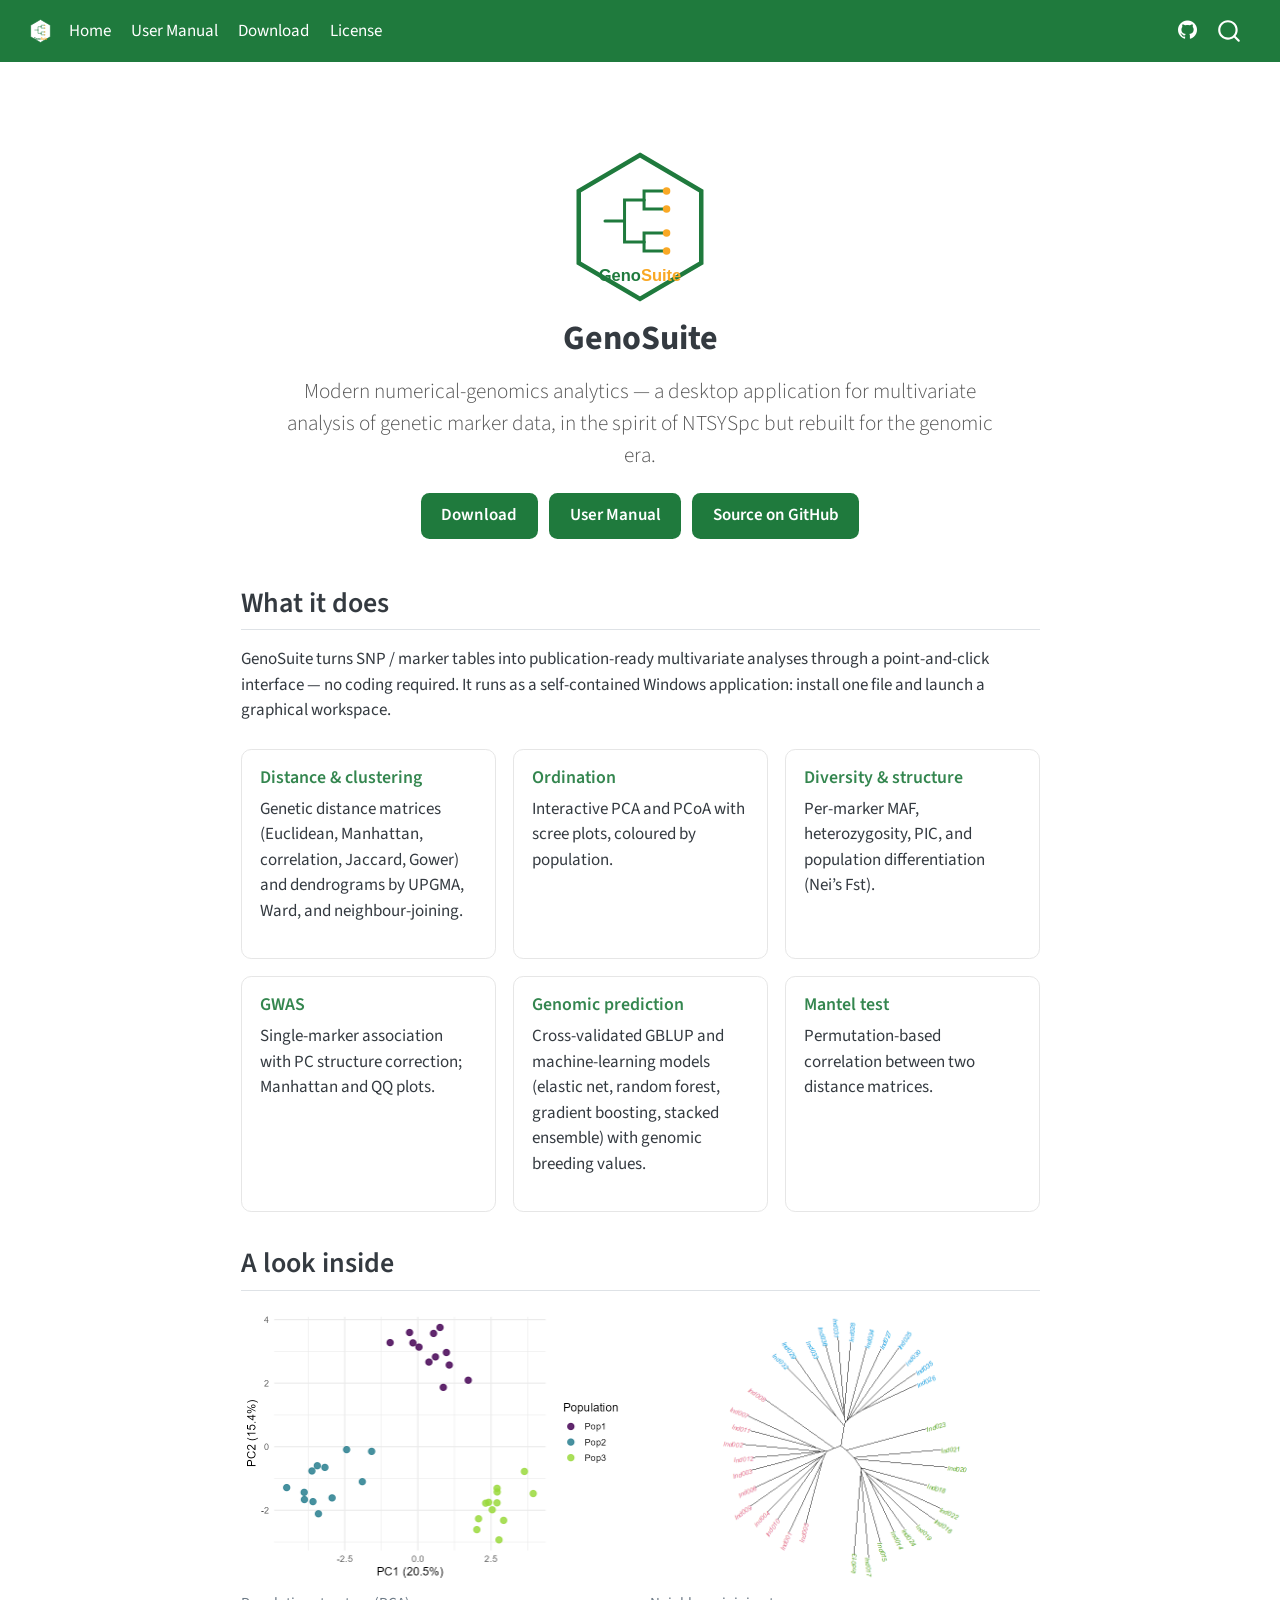
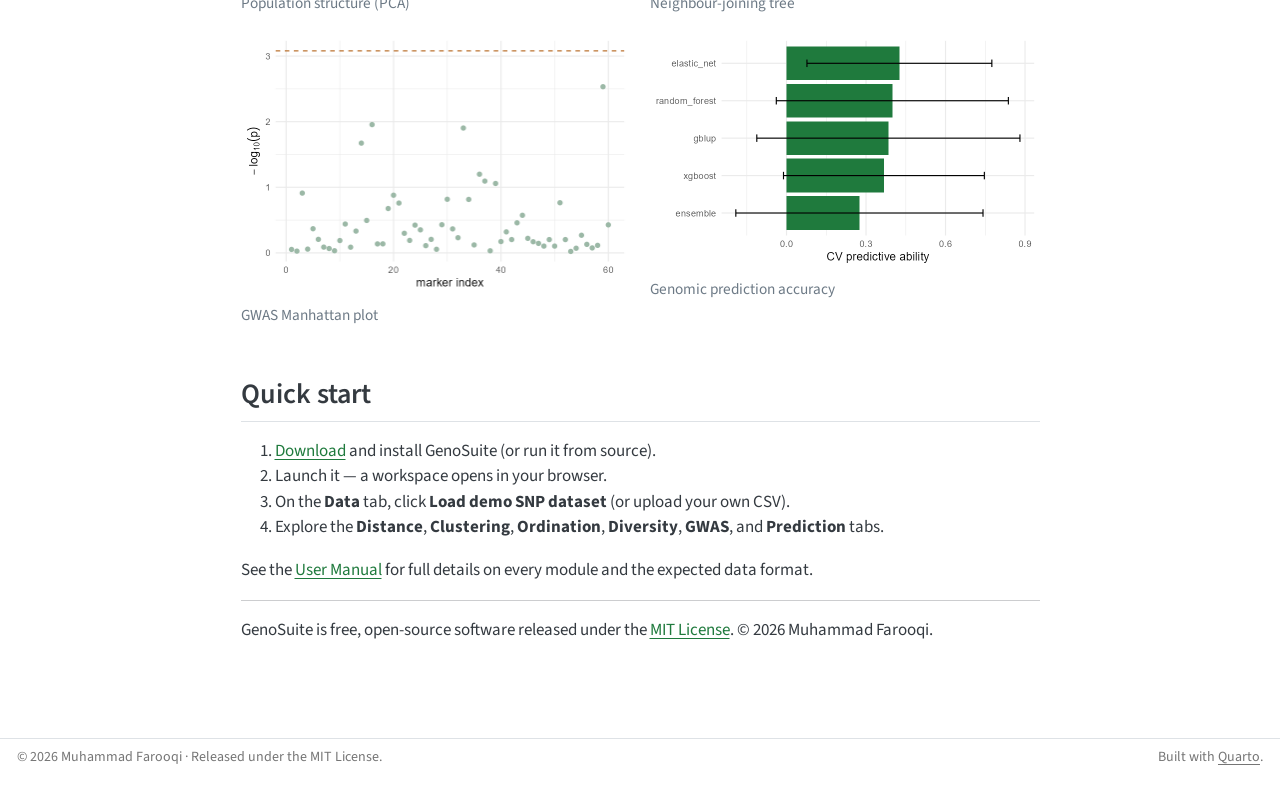
==== docs/index.html @ b626dc02 "Add public website (Quarto): landing, user manual, download, license/copyright + MIT LICENSE" ====
<!DOCTYPE html>
<html xmlns="http://www.w3.org/1999/xhtml" lang="en" xml:lang="en"><head>

<meta charset="utf-8">
<meta name="generator" content="quarto-1.9.37">

<meta name="viewport" content="width=device-width, initial-scale=1.0, user-scalable=yes">


<title>GenoSuite</title>
<style>
/* Default styles provided by pandoc.
** See https://pandoc.org/MANUAL.html#variables-for-html for config info.
*/
code{white-space: pre-wrap;}
span.smallcaps{font-variant: small-caps;}
div.columns{display: flex; gap: min(4vw, 1.5em);}
div.column{flex: auto; overflow-x: auto;}
div.hanging-indent{margin-left: 1.5em; text-indent: -1.5em;}
ul.task-list{list-style: none;}
ul.task-list li input[type="checkbox"] {
  width: 0.8em;
  margin: 0 0.8em 0.2em -1em; /* quarto-specific, see https://github.com/quarto-dev/quarto-cli/issues/4556 */ 
  vertical-align: middle;
}
</style>


<script src="site_libs/quarto-nav/quarto-nav.js"></script>
<script src="site_libs/quarto-nav/headroom.min.js"></script>
<script src="site_libs/clipboard/clipboard.min.js"></script>
<script src="site_libs/quarto-search/autocomplete.umd.js"></script>
<script src="site_libs/quarto-search/fuse.min.js"></script>
<script src="site_libs/quarto-search/quarto-search.js"></script>
<meta name="quarto:offset" content="./">
<link href="./images/logo.svg" rel="icon" type="image/svg+xml">
<script src="site_libs/quarto-html/quarto.js" type="module"></script>
<script src="site_libs/quarto-html/tabsets/tabsets.js" type="module"></script>
<script src="site_libs/quarto-html/popper.min.js"></script>
<script src="site_libs/quarto-html/tippy.umd.min.js"></script>
<script src="site_libs/quarto-html/anchor.min.js"></script>
<link href="site_libs/quarto-html/tippy.css" rel="stylesheet">
<link href="site_libs/quarto-html/quarto-syntax-highlighting-7f8f88aac4f3542376d5c11b86a4c14d.css" rel="stylesheet" id="quarto-text-highlighting-styles">
<script src="site_libs/bootstrap/bootstrap.min.js"></script>
<link href="site_libs/bootstrap/bootstrap-icons.css" rel="stylesheet">
<link href="site_libs/bootstrap/bootstrap-7f2a425d2e9b5c5eeaa6651102116ebf.min.css" rel="stylesheet" append-hash="true" id="quarto-bootstrap" data-mode="light">
<script id="quarto-search-options" type="application/json">{
  "location": "navbar",
  "copy-button": false,
  "collapse-after": 3,
  "panel-placement": "end",
  "type": "overlay",
  "limit": 50,
  "keyboard-shortcut": [
    "f",
    "/",
    "s"
  ],
  "show-item-context": false,
  "language": {
    "search-no-results-text": "No results",
    "search-matching-documents-text": "matching documents",
    "search-copy-link-title": "Copy link to search",
    "search-hide-matches-text": "Hide additional matches",
    "search-more-match-text": "more match in this document",
    "search-more-matches-text": "more matches in this document",
    "search-clear-button-title": "Clear",
    "search-text-placeholder": "",
    "search-detached-cancel-button-title": "Cancel",
    "search-submit-button-title": "Submit",
    "search-label": "Search"
  }
}</script>
<style>html{ scroll-behavior: smooth; }</style>


</head>

<body class="nav-fixed fullcontent quarto-light">

<div id="quarto-search-results"></div>
  <header id="quarto-header" class="headroom fixed-top">
    <nav class="navbar navbar-expand-lg " data-bs-theme="dark">
      <div class="navbar-container container-fluid">
      <div class="navbar-brand-container mx-auto">
    <a href="./index.html" class="navbar-brand navbar-brand-logo">
    <img src="./images/logo.svg" alt="" class="navbar-logo light-content">
    <img src="./images/logo.svg" alt="" class="navbar-logo dark-content">
    </a>
  </div>
            <div id="quarto-search" class="" title="Search"></div>
          <button class="navbar-toggler" type="button" data-bs-toggle="collapse" data-bs-target="#navbarCollapse" aria-controls="navbarCollapse" role="menu" aria-expanded="false" aria-label="Toggle navigation" onclick="if (window.quartoToggleHeadroom) { window.quartoToggleHeadroom(); }">
  <span class="navbar-toggler-icon"></span>
</button>
          <div class="collapse navbar-collapse" id="navbarCollapse">
            <ul class="navbar-nav navbar-nav-scroll me-auto">
  <li class="nav-item">
    <a class="nav-link active" href="./index.html" aria-current="page"> 
<span class="menu-text">Home</span></a>
  </li>  
  <li class="nav-item">
    <a class="nav-link" href="./manual.html"> 
<span class="menu-text">User Manual</span></a>
  </li>  
  <li class="nav-item">
    <a class="nav-link" href="./download.html"> 
<span class="menu-text">Download</span></a>
  </li>  
  <li class="nav-item">
    <a class="nav-link" href="./license.html"> 
<span class="menu-text">License</span></a>
  </li>  
</ul>
            <ul class="navbar-nav navbar-nav-scroll ms-auto">
  <li class="nav-item compact">
    <a class="nav-link" href="https://github.com/mqfarooqi1/GenoSuite"> <i class="bi bi-github" role="img" aria-label="GitHub">
</i> 
<span class="menu-text"></span></a>
  </li>  
</ul>
          </div> <!-- /navcollapse -->
            <div class="quarto-navbar-tools">
</div>
      </div> <!-- /container-fluid -->
    </nav>
</header>
<!-- content -->
<div id="quarto-content" class="quarto-container page-columns page-rows-contents page-layout-article page-navbar">
<!-- sidebar -->
<!-- margin-sidebar -->
    
<!-- main -->
<main class="content" id="quarto-document-content"><header id="title-block-header" class="quarto-title-block"></header>




<div class="hero">
<p><img src="images/logo.svg" class="img-fluid"></p>
<section id="genosuite" class="level1">
<h1>GenoSuite</h1>
<div class="lead">
<p>Modern numerical-genomics analytics — a desktop application for multivariate analysis of genetic marker data, in the spirit of NTSYSpc but rebuilt for the genomic era.</p>
</div>
<p><a href="./download.html" class="btn-genosuite">Download</a> <a href="./manual.html" class="btn-genosuite">User Manual</a> <a href="https://github.com/mqfarooqi1/GenoSuite" class="btn-genosuite">Source on GitHub</a></p>
</section>
</div>
<section id="what-it-does" class="level2">
<h2 class="anchored" data-anchor-id="what-it-does">What it does</h2>
<p>GenoSuite turns SNP / marker tables into publication-ready multivariate analyses through a point-and-click interface — no coding required. It runs as a self-contained Windows application: install one file and launch a graphical workspace.</p>
<div class="feature-grid">
<section id="distance-clustering" class="level3 card">
<h3 class="anchored" data-anchor-id="distance-clustering">Distance &amp; clustering</h3>
<p>Genetic distance matrices (Euclidean, Manhattan, correlation, Jaccard, Gower) and dendrograms by UPGMA, Ward, and neighbour-joining.</p>
</section>
<section id="ordination" class="level3 card">
<h3 class="anchored" data-anchor-id="ordination">Ordination</h3>
<p>Interactive PCA and PCoA with scree plots, coloured by population.</p>
</section>
<section id="diversity-structure" class="level3 card">
<h3 class="anchored" data-anchor-id="diversity-structure">Diversity &amp; structure</h3>
<p>Per-marker MAF, heterozygosity, PIC, and population differentiation (Nei’s Fst).</p>
</section>
<section id="gwas" class="level3 card">
<h3 class="anchored" data-anchor-id="gwas">GWAS</h3>
<p>Single-marker association with PC structure correction; Manhattan and QQ plots.</p>
</section>
<section id="genomic-prediction" class="level3 card">
<h3 class="anchored" data-anchor-id="genomic-prediction">Genomic prediction</h3>
<p>Cross-validated GBLUP and machine-learning models (elastic net, random forest, gradient boosting, stacked ensemble) with genomic breeding values.</p>
</section>
<section id="mantel-test" class="level3 card">
<h3 class="anchored" data-anchor-id="mantel-test">Mantel test</h3>
<p>Permutation-based correlation between two distance matrices.</p>
</section>
</div>
</section>
<section id="a-look-inside" class="level2">
<h2 class="anchored" data-anchor-id="a-look-inside">A look inside</h2>
<div class="quarto-layout-panel" data-layout-ncol="2">
<div class="quarto-layout-row">
<div class="quarto-layout-cell" style="flex-basis: 50.0%;justify-content: flex-start;">
<div class="quarto-figure quarto-figure-center">
<figure class="figure">
<p><img src="images/pca.png" class="img-fluid figure-img"></p>
<figcaption>Population structure (PCA)</figcaption>
</figure>
</div>
</div>
<div class="quarto-layout-cell" style="flex-basis: 50.0%;justify-content: flex-start;">
<div class="quarto-figure quarto-figure-center">
<figure class="figure">
<p><img src="images/tree.png" class="img-fluid figure-img"></p>
<figcaption>Neighbour-joining tree</figcaption>
</figure>
</div>
</div>
</div>
<div class="quarto-layout-row">
<div class="quarto-layout-cell" style="flex-basis: 50.0%;justify-content: flex-start;">
<div class="quarto-figure quarto-figure-center">
<figure class="figure">
<p><img src="images/manhattan.png" class="img-fluid figure-img"></p>
<figcaption>GWAS Manhattan plot</figcaption>
</figure>
</div>
</div>
<div class="quarto-layout-cell" style="flex-basis: 50.0%;justify-content: flex-start;">
<div class="quarto-figure quarto-figure-center">
<figure class="figure">
<p><img src="images/prediction.png" class="img-fluid figure-img"></p>
<figcaption>Genomic prediction accuracy</figcaption>
</figure>
</div>
</div>
</div>
</div>
</section>
<section id="quick-start" class="level2">
<h2 class="anchored" data-anchor-id="quick-start">Quick start</h2>
<ol type="1">
<li><strong><a href="./download.html">Download</a></strong> and install GenoSuite (or run it from source).</li>
<li>Launch it — a workspace opens in your browser.</li>
<li>On the <strong>Data</strong> tab, click <strong>Load demo SNP dataset</strong> (or upload your own CSV).</li>
<li>Explore the <strong>Distance</strong>, <strong>Clustering</strong>, <strong>Ordination</strong>, <strong>Diversity</strong>, <strong>GWAS</strong>, and <strong>Prediction</strong> tabs.</li>
</ol>
<p>See the <strong><a href="./manual.html">User Manual</a></strong> for full details on every module and the expected data format.</p>
<hr>
<p>GenoSuite is free, open-source software released under the <a href="./license.html">MIT License</a>. © 2026 Muhammad Farooqi.</p>


</section>

</main> <!-- /main -->
<script id="quarto-html-after-body" type="application/javascript">
  window.document.addEventListener("DOMContentLoaded", function (event) {
    const icon = "";
    const anchorJS = new window.AnchorJS();
    anchorJS.options = {
      placement: 'right',
      icon: icon
    };
    anchorJS.add('.anchored');
    const isCodeAnnotation = (el) => {
      for (const clz of el.classList) {
        if (clz.startsWith('code-annotation-')) {                     
          return true;
        }
      }
      return false;
    }
    const onCopySuccess = function(e) {
      // button target
      const button = e.trigger;
      // don't keep focus
      button.blur();
      // flash "checked"
      button.classList.add('code-copy-button-checked');
      var currentTitle = button.getAttribute("title");
      button.setAttribute("title", "Copied!");
      let tooltip;
      if (window.bootstrap) {
        button.setAttribute("data-bs-toggle", "tooltip");
        button.setAttribute("data-bs-placement", "left");
        button.setAttribute("data-bs-title", "Copied!");
        tooltip = new bootstrap.Tooltip(button, 
          { trigger: "manual", 
            customClass: "code-copy-button-tooltip",
            offset: [0, -8]});
        tooltip.show();    
      }
      setTimeout(function() {
        if (tooltip) {
          tooltip.hide();
          button.removeAttribute("data-bs-title");
          button.removeAttribute("data-bs-toggle");
          button.removeAttribute("data-bs-placement");
        }
        button.setAttribute("title", currentTitle);
        button.classList.remove('code-copy-button-checked');
      }, 1000);
      // clear code selection
      e.clearSelection();
    }
    const getTextToCopy = function(trigger) {
      const outerScaffold = trigger.parentElement.cloneNode(true);
      const codeEl = outerScaffold.querySelector('code');
      for (const childEl of codeEl.children) {
        if (isCodeAnnotation(childEl)) {
          childEl.remove();
        }
      }
      return codeEl.innerText;
    }
    const clipboard = new window.ClipboardJS('.code-copy-button:not([data-in-quarto-modal])', {
      text: getTextToCopy
    });
    clipboard.on('success', onCopySuccess);
    if (window.document.getElementById('quarto-embedded-source-code-modal')) {
      const clipboardModal = new window.ClipboardJS('.code-copy-button[data-in-quarto-modal]', {
        text: getTextToCopy,
        container: window.document.getElementById('quarto-embedded-source-code-modal')
      });
      clipboardModal.on('success', onCopySuccess);
    }
      var localhostRegex = new RegExp(/^(?:http|https):\/\/localhost\:?[0-9]*\//);
      var mailtoRegex = new RegExp(/^mailto:/);
        var filterRegex = new RegExp('/' + window.location.host + '/');
      var isInternal = (href) => {
          return filterRegex.test(href) || localhostRegex.test(href) || mailtoRegex.test(href);
      }
      // Inspect non-navigation links and adorn them if external
     var links = window.document.querySelectorAll('a[href]:not(.nav-link):not(.navbar-brand):not(.toc-action):not(.sidebar-link):not(.sidebar-item-toggle):not(.pagination-link):not(.no-external):not([aria-hidden]):not(.dropdown-item):not(.quarto-navigation-tool):not(.about-link)');
      for (var i=0; i<links.length; i++) {
        const link = links[i];
        if (!isInternal(link.href)) {
          // undo the damage that might have been done by quarto-nav.js in the case of
          // links that we want to consider external
          if (link.dataset.originalHref !== undefined) {
            link.href = link.dataset.originalHref;
          }
        }
      }
    function tippyHover(el, contentFn, onTriggerFn, onUntriggerFn) {
      const config = {
        allowHTML: true,
        maxWidth: 500,
        delay: 100,
        arrow: false,
        appendTo: function(el) {
            return el.parentElement;
        },
        interactive: true,
        interactiveBorder: 10,
        theme: 'quarto',
        placement: 'bottom-start',
      };
      if (contentFn) {
        config.content = contentFn;
      }
      if (onTriggerFn) {
        config.onTrigger = onTriggerFn;
      }
      if (onUntriggerFn) {
        config.onUntrigger = onUntriggerFn;
      }
      window.tippy(el, config); 
    }
    const noterefs = window.document.querySelectorAll('a[role="doc-noteref"]');
    for (var i=0; i<noterefs.length; i++) {
      const ref = noterefs[i];
      tippyHover(ref, function() {
        // use id or data attribute instead here
        let href = ref.getAttribute('data-footnote-href') || ref.getAttribute('href');
        try { href = new URL(href).hash; } catch {}
        const id = href.replace(/^#\/?/, "");
        const note = window.document.getElementById(id);
        if (note) {
          return note.innerHTML;
        } else {
          return "";
        }
      });
    }
    const xrefs = window.document.querySelectorAll('a.quarto-xref');
    const processXRef = (id, note) => {
      // Strip column container classes
      const stripColumnClz = (el) => {
        el.classList.remove("page-full", "page-columns");
        if (el.children) {
          for (const child of el.children) {
            stripColumnClz(child);
          }
        }
      }
      stripColumnClz(note)
      if (id === null || id.startsWith('sec-')) {
        // Special case sections, only their first couple elements
        const container = document.createElement("div");
        if (note.children && note.children.length > 2) {
          container.appendChild(note.children[0].cloneNode(true));
          for (let i = 1; i < note.children.length; i++) {
            const child = note.children[i];
            if (child.tagName === "P" && child.innerText === "") {
              continue;
            } else {
              container.appendChild(child.cloneNode(true));
              break;
            }
          }
          if (window.Quarto?.typesetMath) {
            window.Quarto.typesetMath(container);
          }
          return container.innerHTML
        } else {
          if (window.Quarto?.typesetMath) {
            window.Quarto.typesetMath(note);
          }
          return note.innerHTML;
        }
      } else {
        // Remove any anchor links if they are present
        const anchorLink = note.querySelector('a.anchorjs-link');
        if (anchorLink) {
          anchorLink.remove();
        }
        if (window.Quarto?.typesetMath) {
          window.Quarto.typesetMath(note);
        }
        if (note.classList.contains("callout")) {
          return note.outerHTML;
        } else {
          return note.innerHTML;
        }
      }
    }
    for (var i=0; i<xrefs.length; i++) {
      const xref = xrefs[i];
      tippyHover(xref, undefined, function(instance) {
        instance.disable();
        let url = xref.getAttribute('href');
        let hash = undefined; 
        if (url.startsWith('#')) {
          hash = url;
        } else {
          try { hash = new URL(url).hash; } catch {}
        }
        if (hash) {
          const id = hash.replace(/^#\/?/, "");
          const note = window.document.getElementById(id);
          if (note !== null) {
            try {
              const html = processXRef(id, note.cloneNode(true));
              instance.setContent(html);
            } finally {
              instance.enable();
              instance.show();
            }
          } else {
            // See if we can fetch this
            fetch(url.split('#')[0])
            .then(res => res.text())
            .then(html => {
              const parser = new DOMParser();
              const htmlDoc = parser.parseFromString(html, "text/html");
              const note = htmlDoc.getElementById(id);
              if (note !== null) {
                const html = processXRef(id, note);
                instance.setContent(html);
              } 
            }).finally(() => {
              instance.enable();
              instance.show();
            });
          }
        } else {
          // See if we can fetch a full url (with no hash to target)
          // This is a special case and we should probably do some content thinning / targeting
          fetch(url)
          .then(res => res.text())
          .then(html => {
            const parser = new DOMParser();
            const htmlDoc = parser.parseFromString(html, "text/html");
            const note = htmlDoc.querySelector('main.content');
            if (note !== null) {
              // This should only happen for chapter cross references
              // (since there is no id in the URL)
              // remove the first header
              if (note.children.length > 0 && note.children[0].tagName === "HEADER") {
                note.children[0].remove();
              }
              const html = processXRef(null, note);
              instance.setContent(html);
            } 
          }).finally(() => {
            instance.enable();
            instance.show();
          });
        }
      }, function(instance) {
      });
    }
        let selectedAnnoteEl;
        const selectorForAnnotation = ( cell, annotation) => {
          let cellAttr = 'data-code-cell="' + cell + '"';
          let lineAttr = 'data-code-annotation="' +  annotation + '"';
          const selector = 'span[' + cellAttr + '][' + lineAttr + ']';
          return selector;
        }
        const selectCodeLines = (annoteEl) => {
          const doc = window.document;
          const targetCell = annoteEl.getAttribute("data-target-cell");
          const targetAnnotation = annoteEl.getAttribute("data-target-annotation");
          const annoteSpan = window.document.querySelector(selectorForAnnotation(targetCell, targetAnnotation));
          const lines = annoteSpan.getAttribute("data-code-lines").split(",");
          const lineIds = lines.map((line) => {
            return targetCell + "-" + line;
          })
          let top = null;
          let height = null;
          let parent = null;
          if (lineIds.length > 0) {
              //compute the position of the single el (top and bottom and make a div)
              const el = window.document.getElementById(lineIds[0]);
              top = el.offsetTop;
              height = el.offsetHeight;
              parent = el.parentElement.parentElement;
            if (lineIds.length > 1) {
              const lastEl = window.document.getElementById(lineIds[lineIds.length - 1]);
              const bottom = lastEl.offsetTop + lastEl.offsetHeight;
              height = bottom - top;
            }
            if (top !== null && height !== null && parent !== null) {
              // cook up a div (if necessary) and position it 
              let div = window.document.getElementById("code-annotation-line-highlight");
              if (div === null) {
                div = window.document.createElement("div");
                div.setAttribute("id", "code-annotation-line-highlight");
                div.style.position = 'absolute';
                parent.appendChild(div);
              }
              div.style.top = top - 2 + "px";
              div.style.height = height + 4 + "px";
              div.style.left = 0;
              let gutterDiv = window.document.getElementById("code-annotation-line-highlight-gutter");
              if (gutterDiv === null) {
                gutterDiv = window.document.createElement("div");
                gutterDiv.setAttribute("id", "code-annotation-line-highlight-gutter");
                gutterDiv.style.position = 'absolute';
                const codeCell = window.document.getElementById(targetCell);
                const gutter = codeCell.querySelector('.code-annotation-gutter');
                gutter.appendChild(gutterDiv);
              }
              gutterDiv.style.top = top - 2 + "px";
              gutterDiv.style.height = height + 4 + "px";
            }
            selectedAnnoteEl = annoteEl;
          }
        };
        const unselectCodeLines = () => {
          const elementsIds = ["code-annotation-line-highlight", "code-annotation-line-highlight-gutter"];
          elementsIds.forEach((elId) => {
            const div = window.document.getElementById(elId);
            if (div) {
              div.remove();
            }
          });
          selectedAnnoteEl = undefined;
        };
          // Handle positioning of the toggle
      window.addEventListener(
        "resize",
        throttle(() => {
          elRect = undefined;
          if (selectedAnnoteEl) {
            selectCodeLines(selectedAnnoteEl);
          }
        }, 10)
      );
      function throttle(fn, ms) {
      let throttle = false;
      let timer;
        return (...args) => {
          if(!throttle) { // first call gets through
              fn.apply(this, args);
              throttle = true;
          } else { // all the others get throttled
              if(timer) clearTimeout(timer); // cancel #2
              timer = setTimeout(() => {
                fn.apply(this, args);
                timer = throttle = false;
              }, ms);
          }
        };
      }
        // Attach click handler to the DT
        const annoteDls = window.document.querySelectorAll('dt[data-target-cell]');
        for (const annoteDlNode of annoteDls) {
          annoteDlNode.addEventListener('click', (event) => {
            const clickedEl = event.target;
            if (clickedEl !== selectedAnnoteEl) {
              unselectCodeLines();
              const activeEl = window.document.querySelector('dt[data-target-cell].code-annotation-active');
              if (activeEl) {
                activeEl.classList.remove('code-annotation-active');
              }
              selectCodeLines(clickedEl);
              clickedEl.classList.add('code-annotation-active');
            } else {
              // Unselect the line
              unselectCodeLines();
              clickedEl.classList.remove('code-annotation-active');
            }
          });
        }
    const findCites = (el) => {
      const parentEl = el.parentElement;
      if (parentEl) {
        const cites = parentEl.dataset.cites;
        if (cites) {
          return {
            el,
            cites: cites.split(' ')
          };
        } else {
          return findCites(el.parentElement)
        }
      } else {
        return undefined;
      }
    };
    var bibliorefs = window.document.querySelectorAll('a[role="doc-biblioref"]');
    for (var i=0; i<bibliorefs.length; i++) {
      const ref = bibliorefs[i];
      const citeInfo = findCites(ref);
      if (citeInfo) {
        tippyHover(citeInfo.el, function() {
          var popup = window.document.createElement('div');
          citeInfo.cites.forEach(function(cite) {
            var citeDiv = window.document.createElement('div');
            citeDiv.classList.add('hanging-indent');
            citeDiv.classList.add('csl-entry');
            var biblioDiv = window.document.getElementById('ref-' + cite);
            if (biblioDiv) {
              citeDiv.innerHTML = biblioDiv.innerHTML;
            }
            popup.appendChild(citeDiv);
          });
          return popup.innerHTML;
        });
      }
    }
  });
  </script>
</div> <!-- /content -->
<footer class="footer">
  <div class="nav-footer">
    <div class="nav-footer-left">
<p>© 2026 Muhammad Farooqi · Released under the MIT License.</p>
</div>   
    <div class="nav-footer-center">
      &nbsp;
    </div>
    <div class="nav-footer-right">
<p>Built with <a href="https://quarto.org">Quarto</a>.</p>
</div>
  </div>
</footer>




<script src="site_libs/quarto-html/zenscroll-min.js"></script>
</body></html>
---- docs/site_libs/quarto-html/tippy.css ----
.tippy-box[data-animation=fade][data-state=hidden]{opacity:0}[data-tippy-root]{max-width:calc(100vw - 10px)}.tippy-box{position:relative;background-color:#333;color:#fff;border-radius:4px;font-size:14px;line-height:1.4;white-space:normal;outline:0;transition-property:transform,visibility,opacity}.tippy-box[data-placement^=top]>.tippy-arrow{bottom:0}.tippy-box[data-placement^=top]>.tippy-arrow:before{bottom:-7px;left:0;border-width:8px 8px 0;border-top-color:initial;transform-origin:center top}.tippy-box[data-placement^=bottom]>.tippy-arrow{top:0}.tippy-box[data-placement^=bottom]>.tippy-arrow:before{top:-7px;left:0;border-width:0 8px 8px;border-bottom-color:initial;transform-origin:center bottom}.tippy-box[data-placement^=left]>.tippy-arrow{right:0}.tippy-box[data-placement^=left]>.tippy-arrow:before{border-width:8px 0 8px 8px;border-left-color:initial;right:-7px;transform-origin:center left}.tippy-box[data-placement^=right]>.tippy-arrow{left:0}.tippy-box[data-placement^=right]>.tippy-arrow:before{left:-7px;border-width:8px 8px 8px 0;border-right-color:initial;transform-origin:center right}.tippy-box[data-inertia][data-state=visible]{transition-timing-function:cubic-bezier(.54,1.5,.38,1.11)}.tippy-arrow{width:16px;height:16px;color:#333}.tippy-arrow:before{content:"";position:absolute;border-color:transparent;border-style:solid}.tippy-content{position:relative;padding:5px 9px;z-index:1}
---- docs/site_libs/quarto-html/quarto-syntax-highlighting-7f8f88aac4f3542376d5c11b86a4c14d.css ----
/* quarto syntax highlight colors */
:root {
  --quarto-hl-ot-color: #003B4F;
  --quarto-hl-at-color: #657422;
  --quarto-hl-ss-color: #20794D;
  --quarto-hl-an-color: #5E5E5E;
  --quarto-hl-fu-color: #4758AB;
  --quarto-hl-st-color: #20794D;
  --quarto-hl-cf-color: #003B4F;
  --quarto-hl-op-color: #5E5E5E;
  --quarto-hl-er-color: #AD0000;
  --quarto-hl-bn-color: #AD0000;
  --quarto-hl-al-color: #AD0000;
  --quarto-hl-va-color: #111111;
  --quarto-hl-bu-color: inherit;
  --quarto-hl-ex-color: inherit;
  --quarto-hl-pp-color: #AD0000;
  --quarto-hl-in-color: #5E5E5E;
  --quarto-hl-vs-color: #20794D;
  --quarto-hl-wa-color: #5E5E5E;
  --quarto-hl-do-color: #5E5E5E;
  --quarto-hl-im-color: #00769E;
  --quarto-hl-ch-color: #20794D;
  --quarto-hl-dt-color: #AD0000;
  --quarto-hl-fl-color: #AD0000;
  --quarto-hl-co-color: #5E5E5E;
  --quarto-hl-cv-color: #5E5E5E;
  --quarto-hl-cn-color: #8f5902;
  --quarto-hl-sc-color: #5E5E5E;
  --quarto-hl-dv-color: #AD0000;
  --quarto-hl-kw-color: #003B4F;
}

/* other quarto variables */
:root {
  --quarto-font-monospace: SFMono-Regular, Menlo, Monaco, Consolas, "Liberation Mono", "Courier New", monospace;
}

/* syntax highlight based on Pandoc's rules */
pre > code.sourceCode > span {
  color: #003B4F;
}

code.sourceCode > span {
  color: #003B4F;
}

div.sourceCode,
div.sourceCode pre.sourceCode {
  color: #003B4F;
}

/* Normal */
code span {
  color: #003B4F;
}

/* Alert */
code span.al {
  color: #AD0000;
  font-style: inherit;
}

/* Annotation */
code span.an {
  color: #5E5E5E;
  font-style: inherit;
}

/* Attribute */
code span.at {
  color: #657422;
  font-style: inherit;
}

/* BaseN */
code span.bn {
  color: #AD0000;
  font-style: inherit;
}

/* BuiltIn */
code span.bu {
  font-style: inherit;
}

/* ControlFlow */
code span.cf {
  color: #003B4F;
  font-weight: bold;
  font-style: inherit;
}

/* Char */
code span.ch {
  color: #20794D;
  font-style: inherit;
}

/* Constant */
code span.cn {
  color: #8f5902;
  font-style: inherit;
}

/* Comment */
code span.co {
  color: #5E5E5E;
  font-style: inherit;
}

/* CommentVar */
code span.cv {
  color: #5E5E5E;
  font-style: italic;
}

/* Documentation */
code span.do {
  color: #5E5E5E;
  font-style: italic;
}

/* DataType */
code span.dt {
  color: #AD0000;
  font-style: inherit;
}

/* DecVal */
code span.dv {
  color: #AD0000;
  font-style: inherit;
}

/* Error */
code span.er {
  color: #AD0000;
  font-style: inherit;
}

/* Extension */
code span.ex {
  font-style: inherit;
}

/* Float */
code span.fl {
  color: #AD0000;
  font-style: inherit;
}

/* Function */
code span.fu {
  color: #4758AB;
  font-style: inherit;
}

/* Import */
code span.im {
  color: #00769E;
  font-style: inherit;
}

/* Information */
code span.in {
  color: #5E5E5E;
  font-style: inherit;
}

/* Keyword */
code span.kw {
  color: #003B4F;
  font-weight: bold;
  font-style: inherit;
}

/* Operator */
code span.op {
  color: #5E5E5E;
  font-style: inherit;
}

/* Other */
code span.ot {
  color: #003B4F;
  font-style: inherit;
}

/* Preprocessor */
code span.pp {
  color: #AD0000;
  font-style: inherit;
}

/* SpecialChar */
code span.sc {
  color: #5E5E5E;
  font-style: inherit;
}

/* SpecialString */
code span.ss {
  color: #20794D;
  font-style: inherit;
}

/* String */
code span.st {
  color: #20794D;
  font-style: inherit;
}

/* Variable */
code span.va {
  color: #111111;
  font-style: inherit;
}

/* VerbatimString */
code span.vs {
  color: #20794D;
  font-style: inherit;
}

/* Warning */
code span.wa {
  color: #5E5E5E;
  font-style: italic;
}

.prevent-inlining {
  content: "</";
}

/*# sourceMappingURL=789ad8cd35626ba772517505b42a116e.css.map */
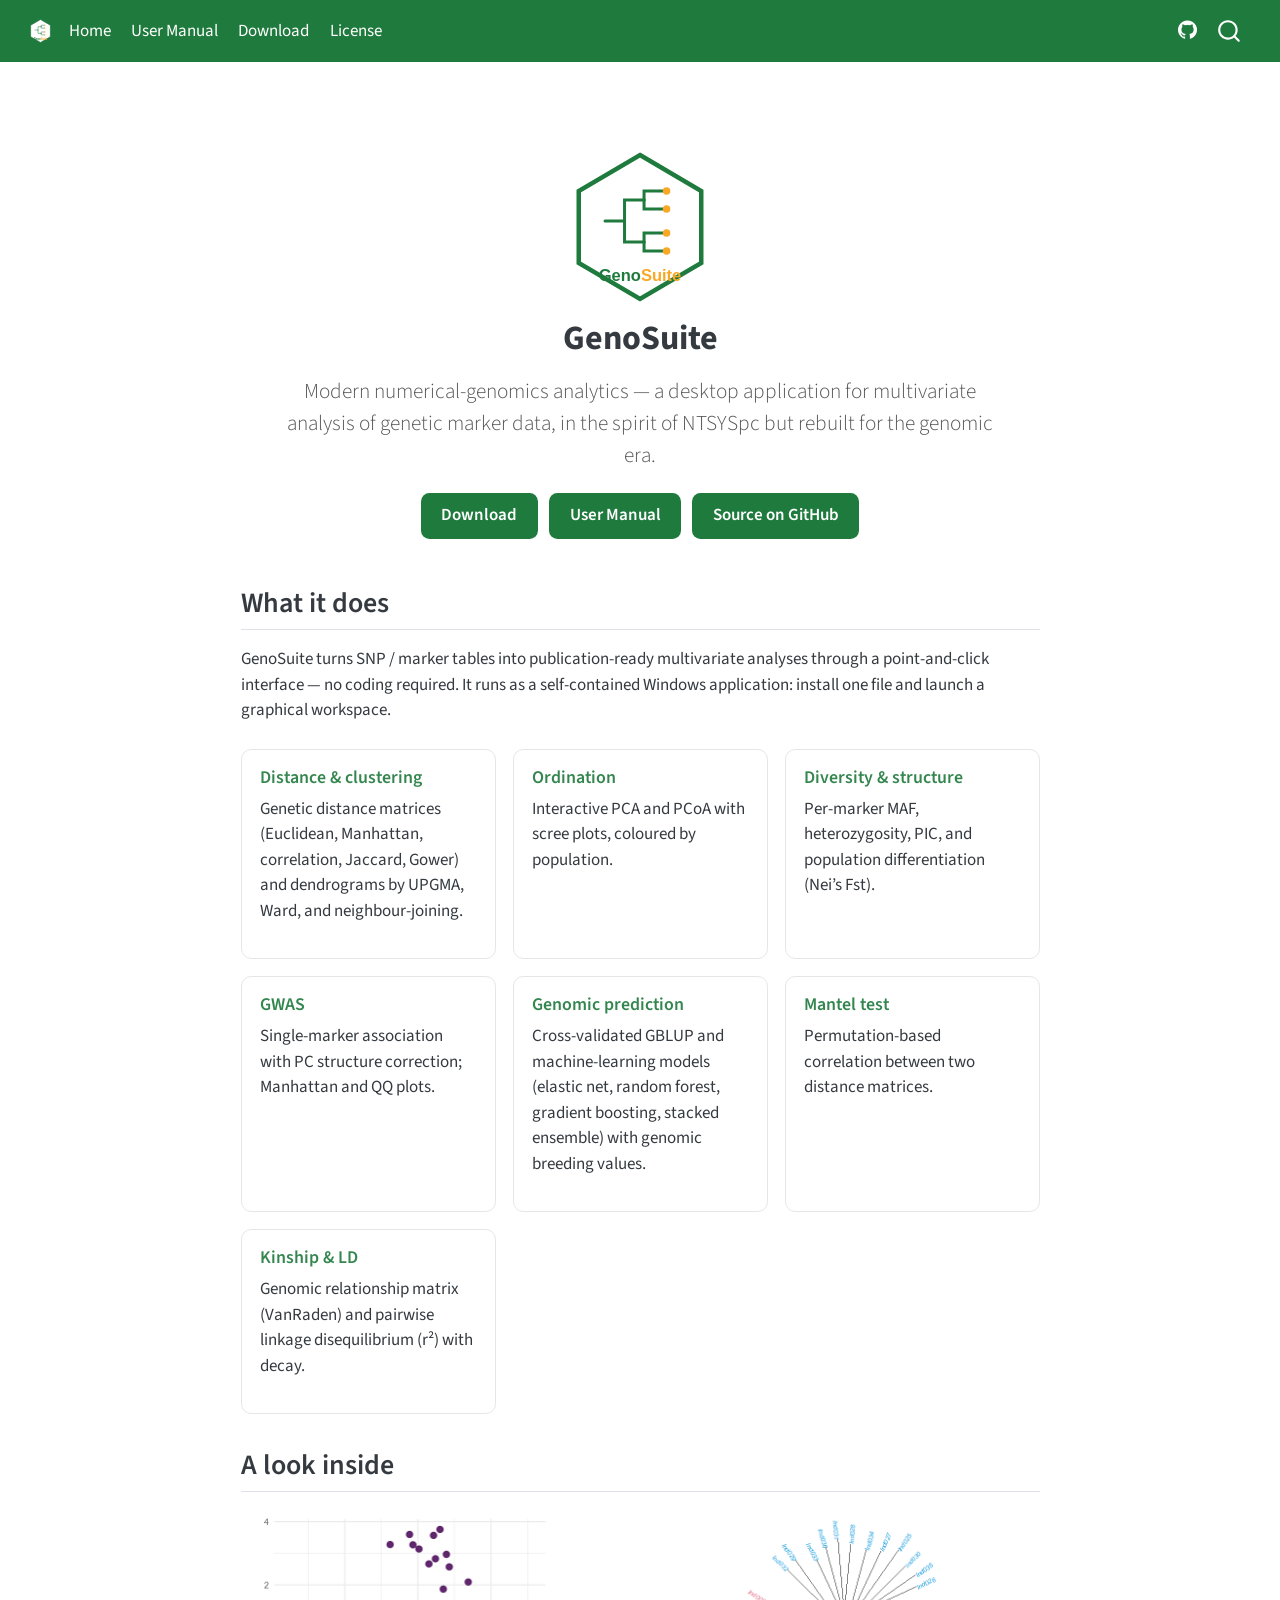
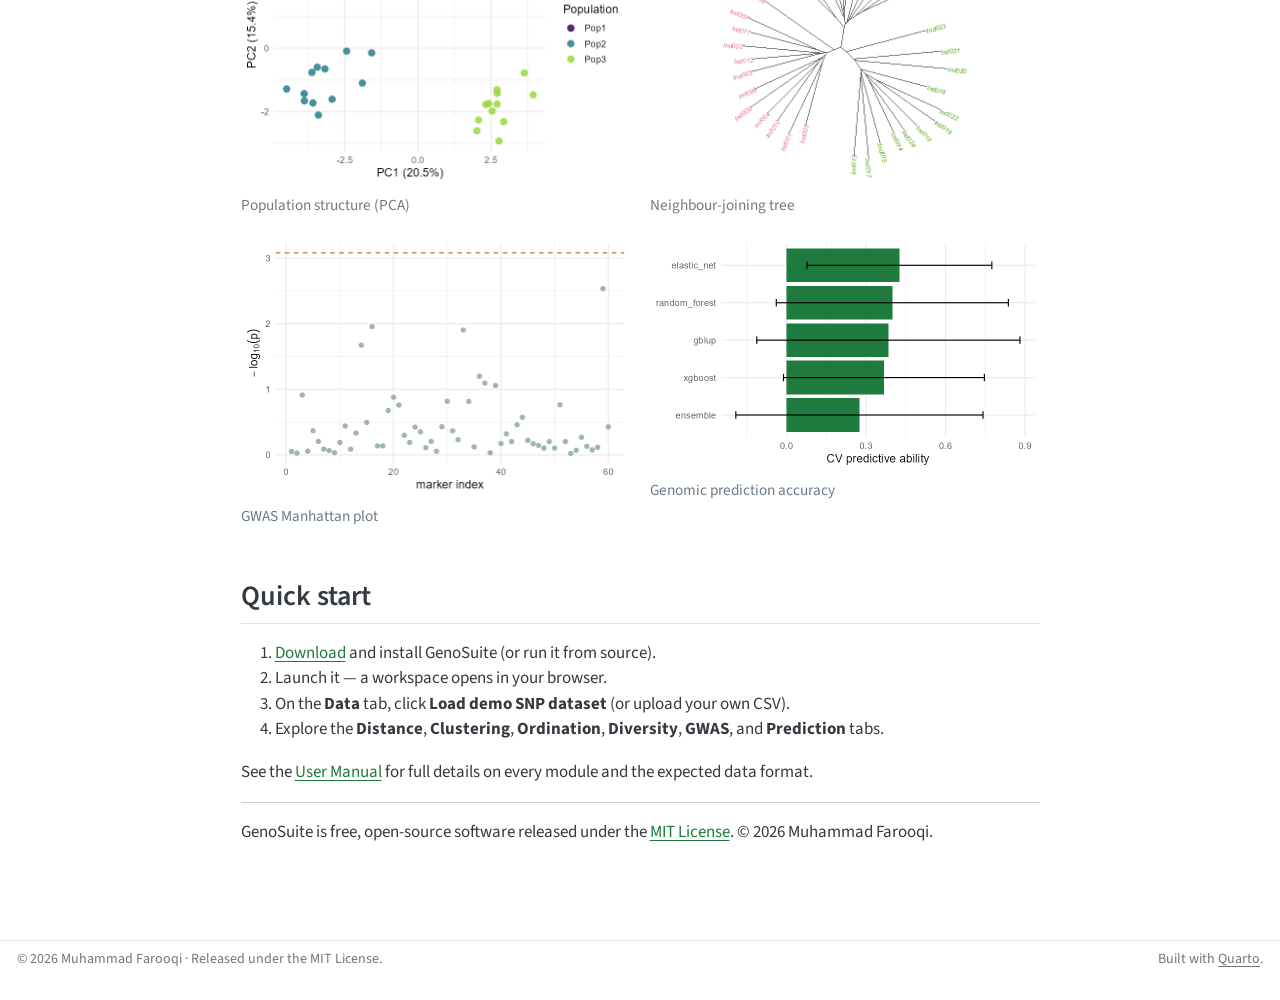
==== commit ff8357ae: "v0.1.1: Excel upload + larger limit, Kinship & LD modules, app-window launcher, About dialog, CITATI" ====
--- a/docs/index.html
+++ b/docs/index.html
@@ -172,6 +172,10 @@
 <section id="mantel-test" class="level3 card">
 <h3 class="anchored" data-anchor-id="mantel-test">Mantel test</h3>
 <p>Permutation-based correlation between two distance matrices.</p>
+</section>
+<section id="kinship-ld" class="level3 card">
+<h3 class="anchored" data-anchor-id="kinship-ld">Kinship &amp; LD</h3>
+<p>Genomic relationship matrix (VanRaden) and pairwise linkage disequilibrium (r²) with decay.</p>
 </section>
 </div>
 </section>
